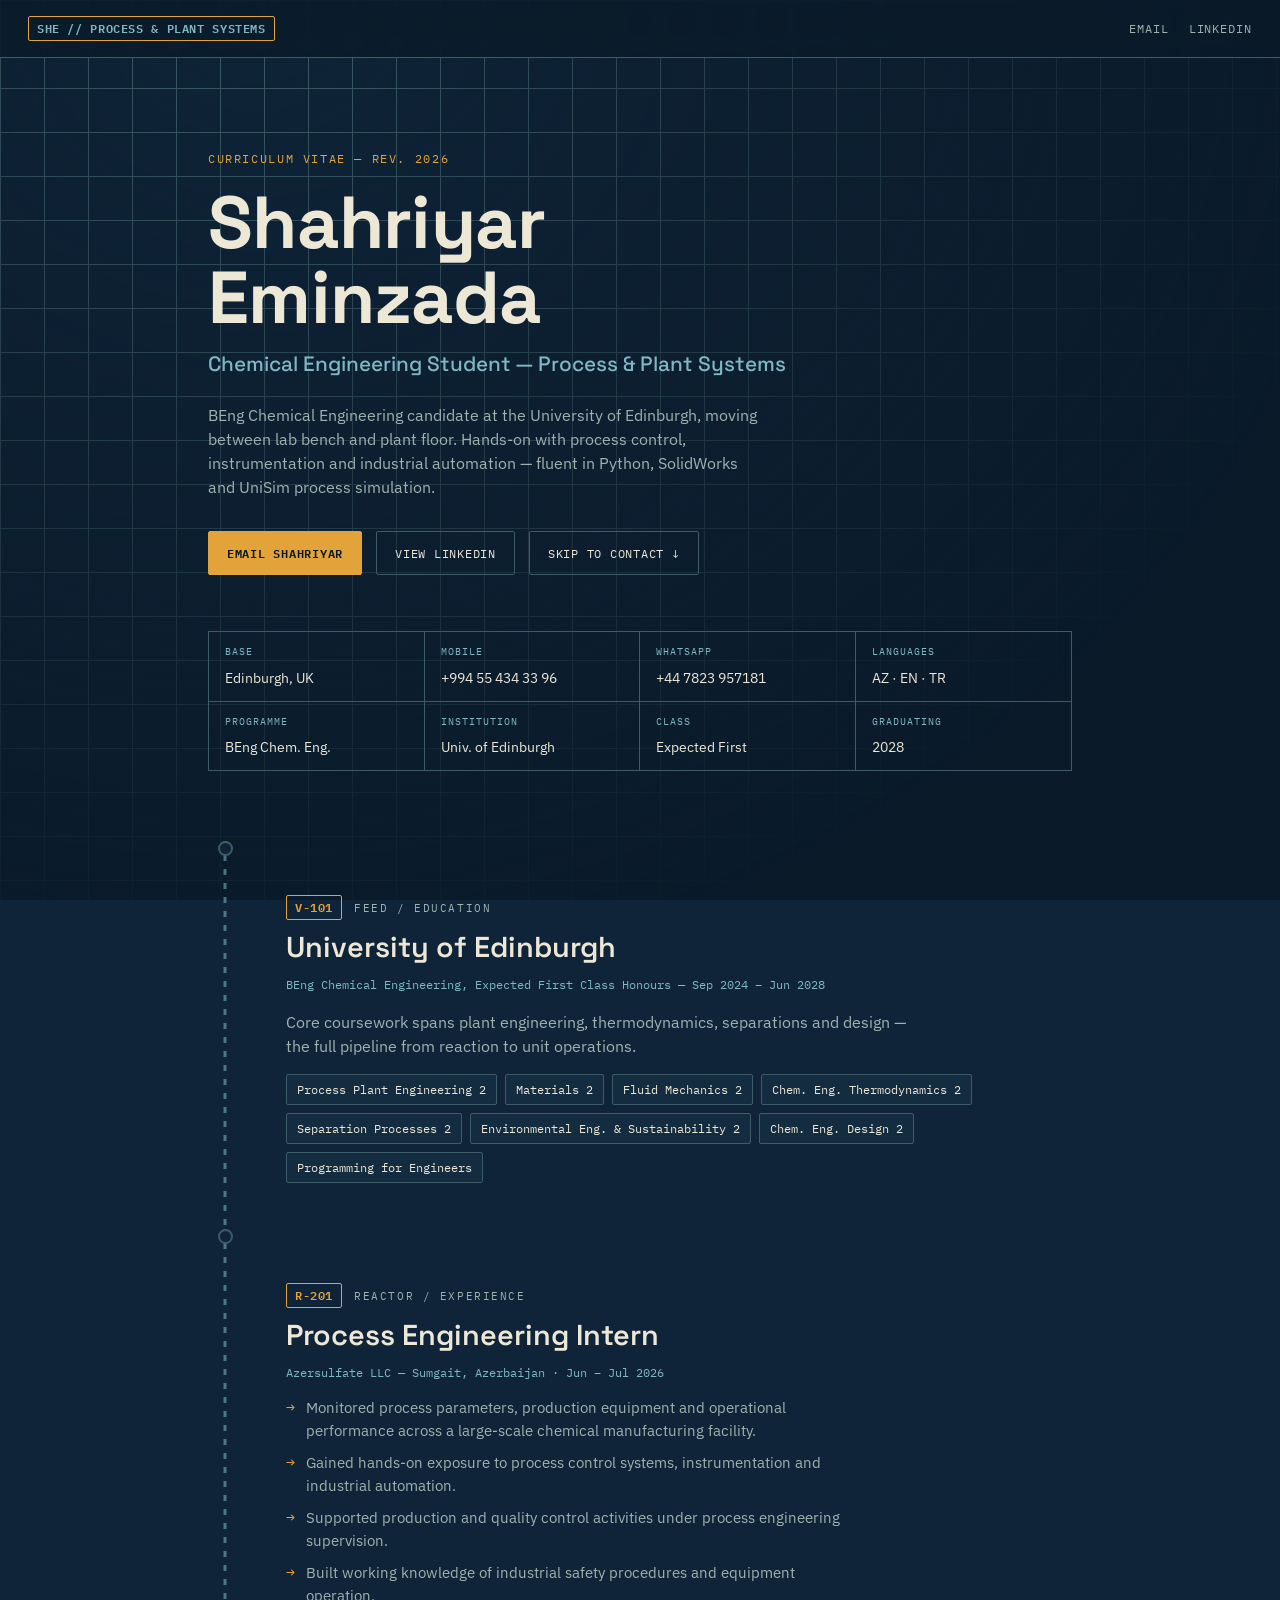
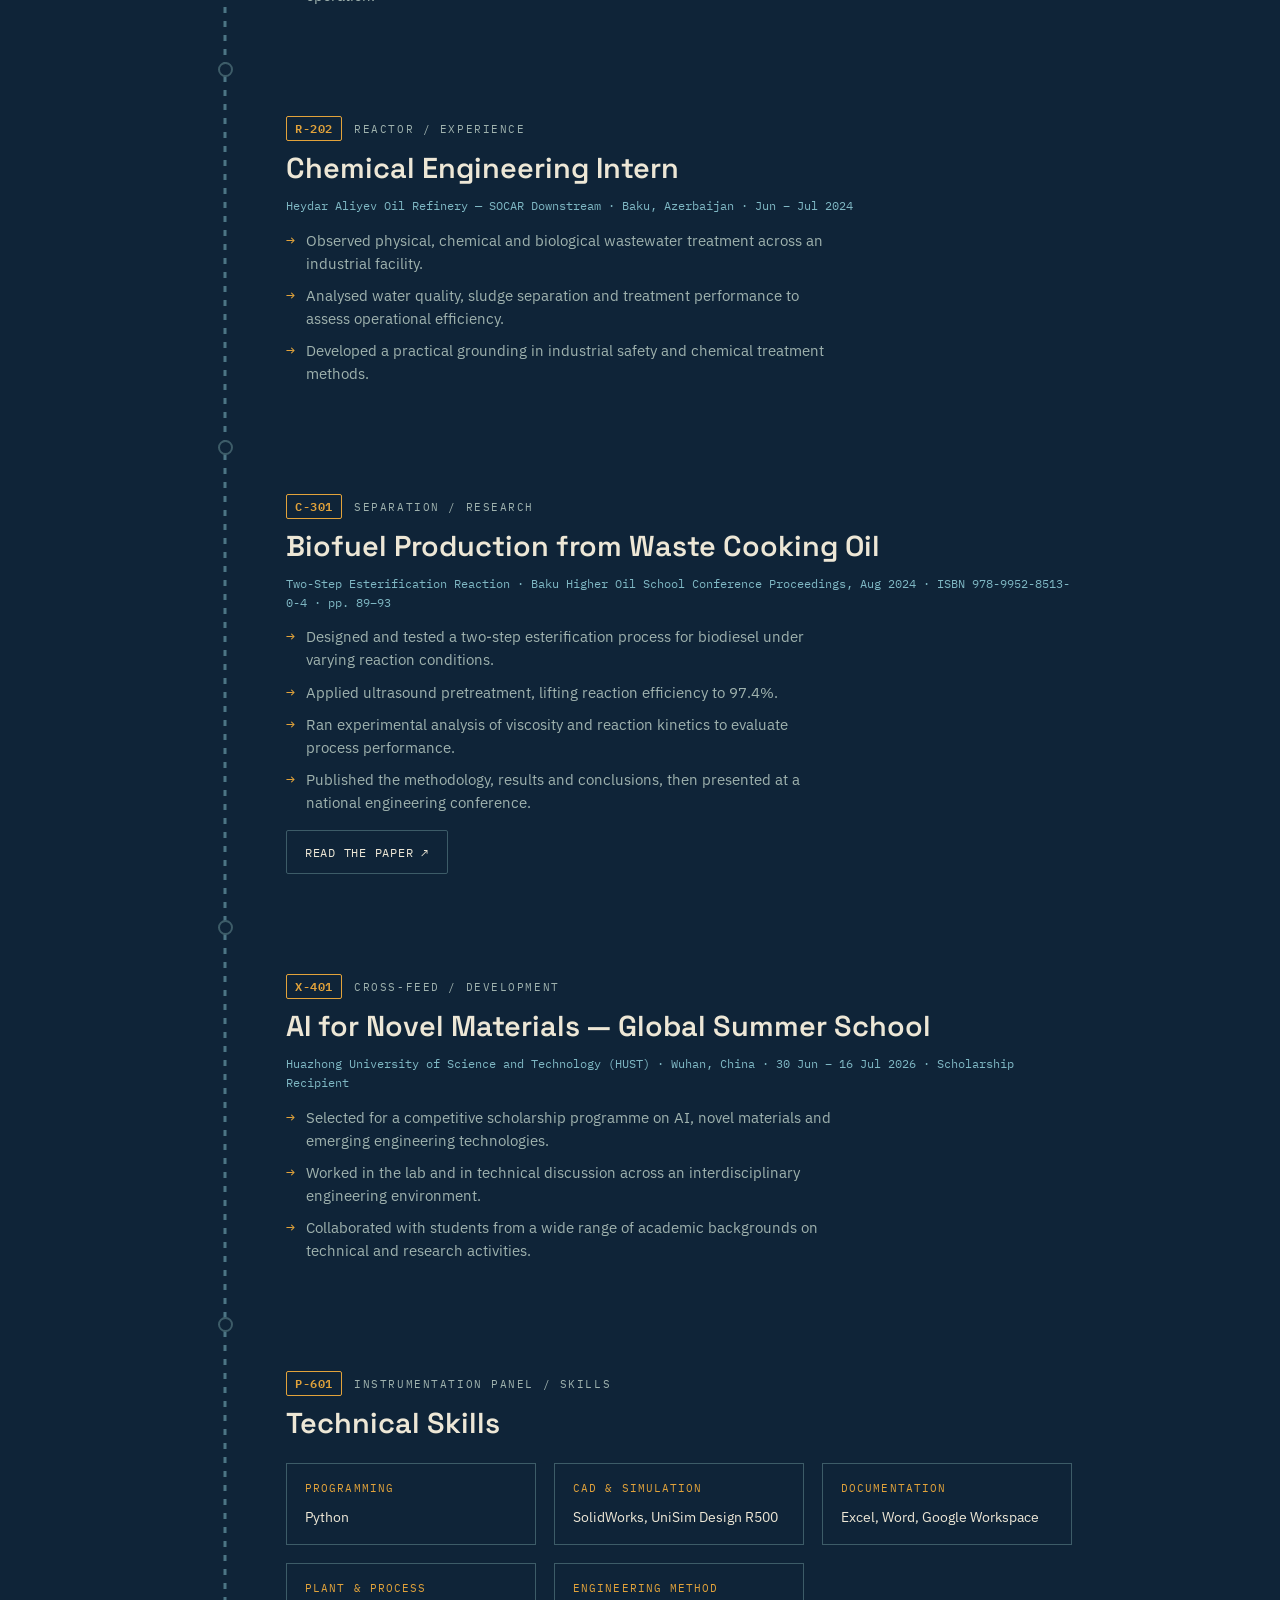
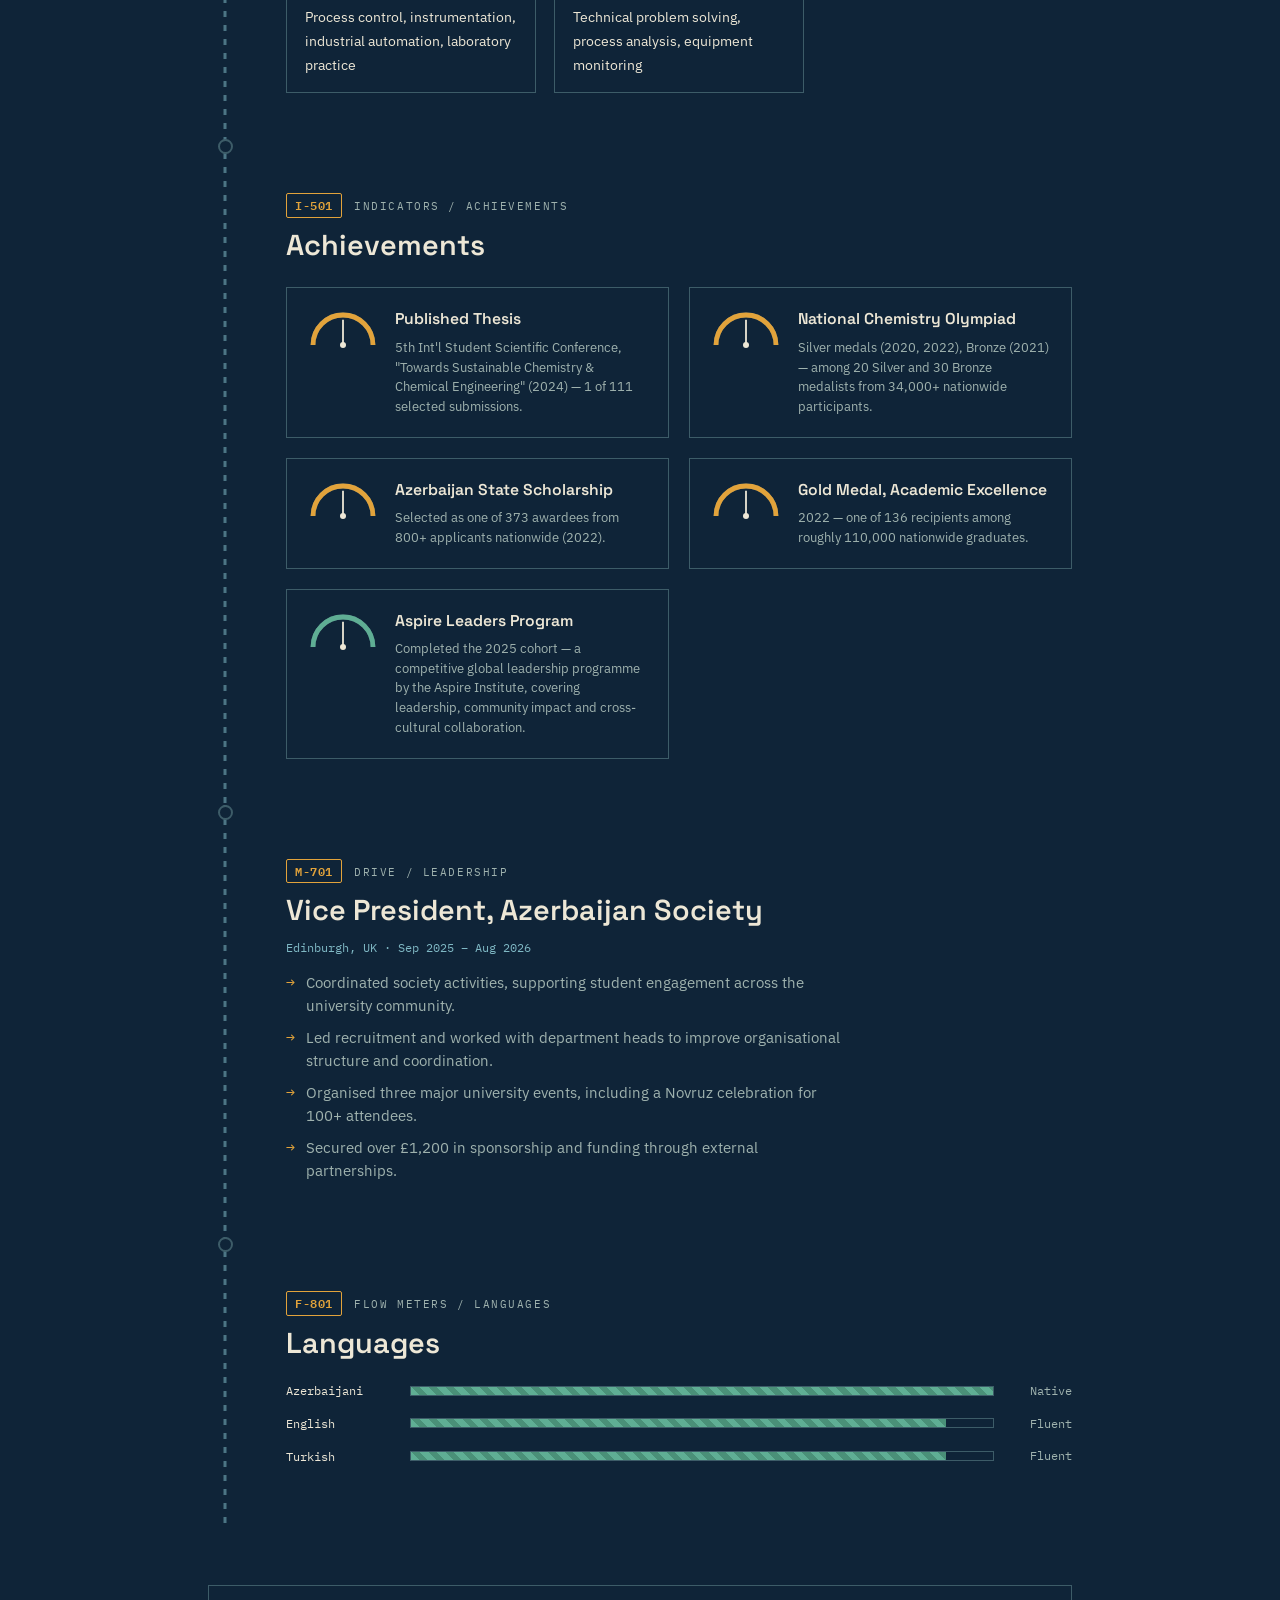
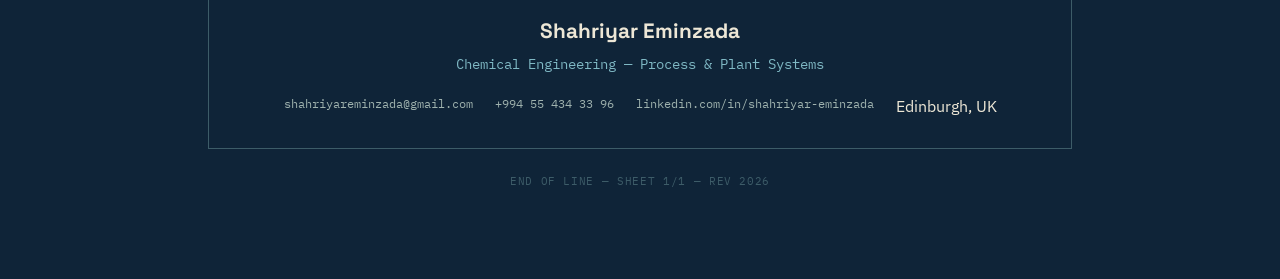
==== Shahriyar_Eminzada_resume_website.html @ 431497c3 "Add files via upload" ====
<!DOCTYPE html>
<html lang="en">
<head>
<meta charset="UTF-8">
<meta name="viewport" content="width=device-width, initial-scale=1.0">
<title>Shahriyar Eminzada — Chemical Engineering</title>
<link rel="preconnect" href="https://fonts.googleapis.com">
<link rel="preconnect" href="https://fonts.gstatic.com" crossorigin>
<link href="https://fonts.googleapis.com/css2?family=Space+Grotesk:wght@400;500;600;700&family=IBM+Plex+Sans:wght@400;500;600&family=IBM+Plex+Mono:wght@400;500;600&display=swap" rel="stylesheet">
<style>
:root{
  --ink-blue:#0f2438;
  --ink-blue-deep:#0a1a29;
  --line:#7fb8c4;
  --line-dim:#3d5c68;
  --paper:#ede7d6;
  --paper-dim:#dcd5c0;
  --hazard:#e2a33b;
  --steel:#9fb2ae;
  --ink:#0a1620;
  --good:#5fae94;
  --radius:2px;
}
*{box-sizing:border-box;margin:0;padding:0;}
html{scroll-behavior:smooth;}
body{
  background:var(--ink-blue);
  color:var(--paper);
  font-family:'IBM Plex Sans',sans-serif;
  font-size:16px;
  line-height:1.5;
  background-image:
    linear-gradient(var(--line-dim) 1px, transparent 1px),
    linear-gradient(90deg, var(--line-dim) 1px, transparent 1px);
  background-size:44px 44px;
  background-attachment:fixed;
  background-color:var(--ink-blue);
  position:relative;
}
body::before{
  content:"";
  position:fixed;
  inset:0;
  background:radial-gradient(ellipse at 20% 0%, rgba(15,36,56,0) 0%, var(--ink-blue-deep) 78%);
  pointer-events:none;
  z-index:0;
}
::selection{background:var(--hazard);color:var(--ink);}
a{color:inherit;}
:focus-visible{outline:2px solid var(--hazard);outline-offset:3px;}

.mono{font-family:'IBM Plex Mono',monospace;}
.eyebrow{
  font-family:'IBM Plex Mono',monospace;
  font-size:.72rem;
  letter-spacing:.14em;
  text-transform:uppercase;
  color:var(--hazard);
}

/* ============ TOP BAR ============ */
.topbar{
  position:fixed;top:0;left:0;right:0;z-index:50;
  display:flex;justify-content:space-between;align-items:center;
  padding:16px 28px;
  background:rgba(10,26,41,.82);
  backdrop-filter:blur(6px);
  border-bottom:1px solid var(--line-dim);
  font-family:'IBM Plex Mono',monospace;
  font-size:.72rem;
  letter-spacing:.08em;
}
.topbar .tag{color:var(--line);text-transform:uppercase;}
.topbar .links{display:flex;gap:20px;}
.topbar .links a{text-decoration:none;color:var(--steel);transition:color .2s;text-transform:uppercase;}
.topbar .links a:hover{color:var(--hazard);}

/* ============ LAYOUT / PIPE RAIL ============ */
.wrap{
  position:relative;z-index:1;
  max-width:920px;
  margin:0 auto;
  padding:0 28px;
}
.rail-col{
  display:grid;
  grid-template-columns:34px 1fr;
  gap:0 22px;
}
.rail{
  position:relative;
  display:flex;
  justify-content:center;
}
.rail::before{
  content:"";
  position:absolute;
  top:0;bottom:0;left:50%;
  width:3px;
  transform:translateX(-50%);
  background:repeating-linear-gradient(
    to bottom,
    var(--line) 0 6px,
    transparent 6px 14px
  );
  background-size:3px 28px;
  animation:flow 1.1s linear infinite;
  opacity:.55;
}
@keyframes flow{
  to{background-position:0 -28px;}
}
.node{
  position:sticky;
  top:120px;
  width:15px;height:15px;
  border-radius:50%;
  background:var(--ink-blue);
  border:2px solid var(--line-dim);
  transition:border-color .4s, box-shadow .4s, background .4s;
  z-index:2;
}
.unit.is-active .node{
  border-color:var(--hazard);
  background:var(--hazard);
  box-shadow:0 0 0 5px rgba(226,163,59,.18);
}

/* ============ HERO / TITLE BLOCK ============ */
.hero{
  position:relative;z-index:1;
  max-width:920px;
  margin:0 auto;
  padding:150px 28px 70px;
}
.hero .eyebrow{margin-bottom:18px;}
h1.name{
  font-family:'Space Grotesk',sans-serif;
  font-weight:700;
  font-size:clamp(2.4rem,6.4vw,4.6rem);
  line-height:1.02;
  letter-spacing:-.01em;
  color:var(--paper);
}
.hero .role{
  font-family:'Space Grotesk',sans-serif;
  font-size:clamp(1rem,2.4vw,1.3rem);
  color:var(--line);
  margin-top:14px;
  font-weight:500;
}
.hero .lede{
  max-width:56ch;
  margin-top:22px;
  color:var(--steel);
  font-size:1rem;
}
.hero-cta{
  margin-top:32px;
  display:flex;gap:14px;flex-wrap:wrap;
}
.btn{
  font-family:'IBM Plex Mono',monospace;
  font-size:.78rem;
  letter-spacing:.06em;
  text-transform:uppercase;
  text-decoration:none;
  padding:12px 18px;
  border-radius:var(--radius);
  border:1px solid var(--line-dim);
  color:var(--paper);
  transition:all .2s;
  display:inline-block;
}
.btn:hover{border-color:var(--hazard);color:var(--hazard);}
.btn.primary{background:var(--hazard);border-color:var(--hazard);color:var(--ink);font-weight:600;}
.btn.primary:hover{background:#f0b358;color:var(--ink);}

/* title block grid, like a real drawing stamp */
.titleblock{
  margin-top:56px;
  border:1px solid var(--line-dim);
  display:grid;
  grid-template-columns:repeat(4,1fr);
}
.titleblock .cell{
  padding:12px 16px;
  border-right:1px solid var(--line-dim);
  border-top:1px solid var(--line-dim);
}
.titleblock .cell:nth-child(4n){border-right:none;}
.titleblock .cell:nth-child(-n+4){border-top:none;}
.titleblock .cell .k{
  font-family:'IBM Plex Mono',monospace;
  font-size:.64rem;
  letter-spacing:.1em;
  text-transform:uppercase;
  color:var(--line);
  display:block;
  margin-bottom:5px;
}
.titleblock .cell .v{
  font-size:.86rem;
  color:var(--paper);
  word-break:break-word;
}

/* ============ UNITS (sections) ============ */
main{position:relative;z-index:1;}
.unit{
  padding:46px 0 46px 22px;
}
.unit-inner{padding-top:8px;}
.tag-row{
  display:flex;
  align-items:baseline;
  gap:12px;
  margin-bottom:6px;
}
.tag{
  font-family:'IBM Plex Mono',monospace;
  font-size:.78rem;
  font-weight:600;
  letter-spacing:.05em;
  color:var(--hazard);
  border:1px solid var(--hazard);
  padding:2px 8px;
  border-radius:var(--radius);
}
.unit-label{
  font-family:'IBM Plex Mono',monospace;
  font-size:.7rem;
  letter-spacing:.14em;
  text-transform:uppercase;
  color:var(--steel);
}
h2.unit-title{
  font-family:'Space Grotesk',sans-serif;
  font-weight:600;
  font-size:clamp(1.35rem,3vw,1.8rem);
  color:var(--paper);
  margin-top:6px;
}
.unit-meta{
  font-family:'IBM Plex Mono',monospace;
  font-size:.78rem;
  color:var(--line);
  margin-top:6px;
}
.unit-body{
  margin-top:16px;
  color:var(--steel);
  max-width:64ch;
}
.unit-body p{margin-bottom:10px;}
ul.stream{
  margin-top:14px;
  list-style:none;
}
ul.stream li{
  position:relative;
  padding-left:20px;
  margin-bottom:9px;
  color:var(--steel);
  font-size:.96rem;
  max-width:62ch;
}
ul.stream li::before{
  content:"→";
  position:absolute;left:0;top:0;
  color:var(--hazard);
  font-family:'IBM Plex Mono',monospace;
}

/* chip clusters (education modules, skills) */
.chips{display:flex;flex-wrap:wrap;gap:8px;margin-top:16px;}
.chip{
  font-family:'IBM Plex Mono',monospace;
  font-size:.72rem;
  padding:6px 10px;
  border:1px solid var(--line-dim);
  border-radius:var(--radius);
  color:var(--paper);
  background:rgba(127,184,196,.05);
}

/* two-panel reactor cards for experience */
.reactor-grid{display:grid;gap:22px;}
.card{
  border:1px solid var(--line-dim);
  border-left:3px solid var(--line-dim);
  padding:20px 22px;
  background:rgba(237,231,214,.02);
  transition:border-color .3s, background .3s;
}
.card:hover{border-left-color:var(--hazard);background:rgba(237,231,214,.045);}

/* skills panel */
.panel-grid{
  display:grid;
  grid-template-columns:repeat(auto-fit,minmax(220px,1fr));
  gap:18px;
  margin-top:18px;
}
.panel-item{
  border:1px solid var(--line-dim);
  padding:16px 18px;
}
.panel-item .k{
  font-family:'IBM Plex Mono',monospace;
  font-size:.68rem;
  letter-spacing:.1em;
  text-transform:uppercase;
  color:var(--hazard);
  display:block;
  margin-bottom:8px;
}
.panel-item .v{font-size:.9rem;color:var(--paper);}

/* gauges */
.gauge-grid{
  display:grid;
  grid-template-columns:repeat(auto-fit,minmax(260px,1fr));
  gap:20px;
  margin-top:20px;
}
.gauge-card{
  border:1px solid var(--line-dim);
  padding:20px;
  display:flex;
  gap:16px;
  align-items:flex-start;
}
.gauge-card svg{flex-shrink:0;}
.gauge-txt h3{
  font-family:'Space Grotesk',sans-serif;
  font-size:.98rem;
  color:var(--paper);
  font-weight:600;
  margin-bottom:6px;
}
.gauge-txt p{
  font-size:.82rem;
  color:var(--steel);
}
.gauge-needle{transform-origin:60px 60px;transition:transform 1.2s cubic-bezier(.2,.9,.25,1);}

/* languages flow meters */
.meter{margin-top:16px;}
.meter-row{display:flex;align-items:center;gap:14px;margin-bottom:14px;}
.meter-label{
  font-family:'IBM Plex Mono',monospace;
  font-size:.78rem;
  width:110px;
  flex-shrink:0;
  color:var(--paper);
}
.meter-track{
  flex:1;
  height:10px;
  border:1px solid var(--line-dim);
  position:relative;
  overflow:hidden;
}
.meter-fill{
  height:100%;
  background:repeating-linear-gradient(45deg, var(--good) 0 6px, #4a9078 6px 12px);
  width:0;
  transition:width 1.4s cubic-bezier(.2,.9,.25,1);
}
.meter-pct{
  font-family:'IBM Plex Mono',monospace;
  font-size:.72rem;
  color:var(--steel);
  width:64px;
  text-align:right;
}

/* footer nameplate */
footer{
  position:relative;z-index:1;
  max-width:920px;margin:0 auto;
  padding:60px 28px 90px;
}
.nameplate{
  border:1px solid var(--line-dim);
  padding:30px;
  text-align:center;
}
.nameplate h3{
  font-family:'Space Grotesk',sans-serif;
  font-size:1.3rem;
  color:var(--paper);
  margin-bottom:6px;
}
.nameplate .role{color:var(--line);font-size:.85rem;margin-bottom:20px;font-family:'IBM Plex Mono',monospace;}
.nameplate .contacts{display:flex;justify-content:center;gap:22px;flex-wrap:wrap;}
.nameplate .contacts a{
  font-family:'IBM Plex Mono',monospace;
  font-size:.78rem;
  text-decoration:none;
  color:var(--steel);
  border-bottom:1px solid transparent;
  transition:color .2s, border-color .2s;
}
.nameplate .contacts a:hover{color:var(--hazard);border-color:var(--hazard);}
.foot-note{
  text-align:center;
  margin-top:24px;
  font-family:'IBM Plex Mono',monospace;
  font-size:.68rem;
  letter-spacing:.06em;
  color:var(--line-dim);
}

/* ============ RESPONSIVE ============ */
@media (max-width:760px){
  .rail-col{grid-template-columns:20px 1fr;gap:0 14px;}
  .node{width:11px;height:11px;top:90px;}
  .titleblock{grid-template-columns:repeat(2,1fr);}
  .titleblock .cell:nth-child(4n){border-right:1px solid var(--line-dim);}
  .titleblock .cell:nth-child(2n){border-right:none;}
  .titleblock .cell:nth-child(-n+2){border-top:none;}
  .titleblock .cell:nth-child(3),.titleblock .cell:nth-child(4){border-top:1px solid var(--line-dim);}
  .hero{padding-top:130px;}
  .gauge-card{flex-direction:column;align-items:center;text-align:center;}
}
@media (max-width:480px){
  .topbar{padding:12px 16px;font-size:.62rem;}
  .topbar .links{gap:12px;}
  .hero,.wrap,footer{padding-left:16px;padding-right:16px;}
}

@media (prefers-reduced-motion:reduce){
  html{scroll-behavior:auto;}
  .rail::before{animation:none;}
  .meter-fill,.gauge-needle{transition:none;}
}
</style>
</head>
<body>

<div class="topbar">
  <span class="tag">SHE // Process &amp; Plant Systems</span>
  <div class="links">
    <a href="mailto:shahriyareminzada@gmail.com">Email</a>
    <a href="https://linkedin.com/in/shahriyar-eminzada-225a10250" target="_blank" rel="noopener">LinkedIn</a>
  </div>
</div>

<header class="hero">
  <div class="eyebrow">Curriculum Vitae — Rev. 2026</div>
  <h1 class="name">Shahriyar<br>Eminzada</h1>
  <div class="role">Chemical Engineering Student — Process &amp; Plant Systems</div>
  <p class="lede">BEng Chemical Engineering candidate at the University of Edinburgh, moving between lab bench and plant floor. Hands-on with process control, instrumentation and industrial automation — fluent in Python, SolidWorks and UniSim process simulation.</p>
  <div class="hero-cta">
    <a class="btn primary" href="mailto:shahriyareminzada@gmail.com">Email Shahriyar</a>
    <a class="btn" href="https://linkedin.com/in/shahriyar-eminzada-225a10250" target="_blank" rel="noopener">View LinkedIn</a>
    <a class="btn" href="#F-801">Skip to contact ↓</a>
  </div>

  <div class="titleblock">
    <div class="cell"><span class="k">Base</span><span class="v">Edinburgh, UK</span></div>
    <div class="cell"><span class="k">Mobile</span><span class="v">+994 55 434 33 96</span></div>
    <div class="cell"><span class="k">WhatsApp</span><span class="v">+44 7823 957181</span></div>
    <div class="cell"><span class="k">Languages</span><span class="v">AZ · EN · TR</span></div>
    <div class="cell"><span class="k">Programme</span><span class="v">BEng Chem. Eng.</span></div>
    <div class="cell"><span class="k">Institution</span><span class="v">Univ. of Edinburgh</span></div>
    <div class="cell"><span class="k">Class</span><span class="v">Expected First</span></div>
    <div class="cell"><span class="k">Graduating</span><span class="v">2028</span></div>
  </div>
</header>

<main>
<div class="wrap rail-col">
  <div class="rail"><div class="node"></div></div>
  <div class="unit-outer">
  <section class="unit" id="V-101" data-unit>
    <div class="unit-inner">
      <div class="tag-row"><span class="tag">V-101</span><span class="unit-label">Feed / Education</span></div>
      <h2 class="unit-title">University of Edinburgh</h2>
      <div class="unit-meta">BEng Chemical Engineering, Expected First Class Honours — Sep 2024 – Jun 2028</div>
      <div class="unit-body"><p>Core coursework spans plant engineering, thermodynamics, separations and design — the full pipeline from reaction to unit operations.</p></div>
      <div class="chips">
        <span class="chip">Process Plant Engineering 2</span>
        <span class="chip">Materials 2</span>
        <span class="chip">Fluid Mechanics 2</span>
        <span class="chip">Chem. Eng. Thermodynamics 2</span>
        <span class="chip">Separation Processes 2</span>
        <span class="chip">Environmental Eng. &amp; Sustainability 2</span>
        <span class="chip">Chem. Eng. Design 2</span>
        <span class="chip">Programming for Engineers</span>
      </div>
    </div>
  </section>
  </div>
</div>

<div class="wrap rail-col">
  <div class="rail"><div class="node"></div></div>
  <div class="unit-outer">
  <section class="unit" id="R-201" data-unit>
    <div class="unit-inner">
      <div class="tag-row"><span class="tag">R-201</span><span class="unit-label">Reactor / Experience</span></div>
      <h2 class="unit-title">Process Engineering Intern</h2>
      <div class="unit-meta">Azersulfate LLC — Sumgait, Azerbaijan · Jun – Jul 2026</div>
      <ul class="stream">
        <li>Monitored process parameters, production equipment and operational performance across a large-scale chemical manufacturing facility.</li>
        <li>Gained hands-on exposure to process control systems, instrumentation and industrial automation.</li>
        <li>Supported production and quality control activities under process engineering supervision.</li>
        <li>Built working knowledge of industrial safety procedures and equipment operation.</li>
      </ul>
    </div>
  </section>
  </div>
</div>

<div class="wrap rail-col">
  <div class="rail"><div class="node"></div></div>
  <div class="unit-outer">
  <section class="unit" id="R-202" data-unit>
    <div class="unit-inner">
      <div class="tag-row"><span class="tag">R-202</span><span class="unit-label">Reactor / Experience</span></div>
      <h2 class="unit-title">Chemical Engineering Intern</h2>
      <div class="unit-meta">Heydar Aliyev Oil Refinery — SOCAR Downstream · Baku, Azerbaijan · Jun – Jul 2024</div>
      <ul class="stream">
        <li>Observed physical, chemical and biological wastewater treatment across an industrial facility.</li>
        <li>Analysed water quality, sludge separation and treatment performance to assess operational efficiency.</li>
        <li>Developed a practical grounding in industrial safety and chemical treatment methods.</li>
      </ul>
    </div>
  </section>
  </div>
</div>

<div class="wrap rail-col">
  <div class="rail"><div class="node"></div></div>
  <div class="unit-outer">
  <section class="unit" id="C-301" data-unit>
    <div class="unit-inner">
      <div class="tag-row"><span class="tag">C-301</span><span class="unit-label">Separation / Research</span></div>
      <h2 class="unit-title">Biofuel Production from Waste Cooking Oil</h2>
      <div class="unit-meta">Two-Step Esterification Reaction · Baku Higher Oil School Conference Proceedings, Aug 2024 · ISBN 978-9952-8513-0-4 · pp. 89–93</div>
      <ul class="stream">
        <li>Designed and tested a two-step esterification process for biodiesel under varying reaction conditions.</li>
        <li>Applied ultrasound pretreatment, lifting reaction efficiency to 97.4%.</li>
        <li>Ran experimental analysis of viscosity and reaction kinetics to evaluate process performance.</li>
        <li>Published the methodology, results and conclusions, then presented at a national engineering conference.</li>
      </ul>
      <div style="margin-top:16px;">
        <a class="btn" href="https://bhos.edu.az/kcfinder/upload/files/BHOS_Conference_Thesis_2024_17x24sm_for_web.pdf" target="_blank" rel="noopener">Read the paper ↗</a>
      </div>
    </div>
  </section>
  </div>
</div>

<div class="wrap rail-col">
  <div class="rail"><div class="node"></div></div>
  <div class="unit-outer">
  <section class="unit" id="X-401" data-unit>
    <div class="unit-inner">
      <div class="tag-row"><span class="tag">X-401</span><span class="unit-label">Cross-Feed / Development</span></div>
      <h2 class="unit-title">AI for Novel Materials — Global Summer School</h2>
      <div class="unit-meta">Huazhong University of Science and Technology (HUST) · Wuhan, China · 30 Jun – 16 Jul 2026 · Scholarship Recipient</div>
      <ul class="stream">
        <li>Selected for a competitive scholarship programme on AI, novel materials and emerging engineering technologies.</li>
        <li>Worked in the lab and in technical discussion across an interdisciplinary engineering environment.</li>
        <li>Collaborated with students from a wide range of academic backgrounds on technical and research activities.</li>
      </ul>
    </div>
  </section>
  </div>
</div>

<div class="wrap rail-col">
  <div class="rail"><div class="node"></div></div>
  <div class="unit-outer">
  <section class="unit" id="P-601" data-unit>
    <div class="unit-inner">
      <div class="tag-row"><span class="tag">P-601</span><span class="unit-label">Instrumentation Panel / Skills</span></div>
      <h2 class="unit-title">Technical Skills</h2>
      <div class="panel-grid">
        <div class="panel-item"><span class="k">Programming</span><span class="v">Python</span></div>
        <div class="panel-item"><span class="k">CAD &amp; Simulation</span><span class="v">SolidWorks, UniSim Design R500</span></div>
        <div class="panel-item"><span class="k">Documentation</span><span class="v">Excel, Word, Google Workspace</span></div>
        <div class="panel-item"><span class="k">Plant &amp; Process</span><span class="v">Process control, instrumentation, industrial automation, laboratory practice</span></div>
        <div class="panel-item"><span class="k">Engineering Method</span><span class="v">Technical problem solving, process analysis, equipment monitoring</span></div>
      </div>
    </div>
  </section>
  </div>
</div>

<div class="wrap rail-col">
  <div class="rail"><div class="node"></div></div>
  <div class="unit-outer">
  <section class="unit" id="I-501" data-unit>
    <div class="unit-inner">
      <div class="tag-row"><span class="tag">I-501</span><span class="unit-label">Indicators / Achievements</span></div>
      <h2 class="unit-title">Achievements</h2>
      <div class="gauge-grid">

        <div class="gauge-card">
          <svg width="72" height="44" viewBox="0 0 120 70">
            <path d="M10,60 A50,50 0 0,1 110,60" fill="none" stroke="#3d5c68" stroke-width="8"/>
            <path d="M10,60 A50,50 0 0,1 110,60" fill="none" stroke="#e2a33b" stroke-width="8" stroke-dasharray="157" stroke-dashoffset="0" data-fill="0"/>
            <line class="gauge-needle" x1="60" y1="60" x2="60" y2="18" stroke="#ede7d6" stroke-width="3" data-rotate="-82"/>
            <circle cx="60" cy="60" r="5" fill="#ede7d6"/>
          </svg>
          <div class="gauge-txt">
            <h3>Published Thesis</h3>
            <p>5th Int'l Student Scientific Conference, "Towards Sustainable Chemistry &amp; Chemical Engineering" (2024) — 1 of 111 selected submissions.</p>
          </div>
        </div>

        <div class="gauge-card">
          <svg width="72" height="44" viewBox="0 0 120 70">
            <path d="M10,60 A50,50 0 0,1 110,60" fill="none" stroke="#3d5c68" stroke-width="8"/>
            <path d="M10,60 A50,50 0 0,1 110,60" fill="none" stroke="#e2a33b" stroke-width="8"/>
            <line class="gauge-needle" x1="60" y1="60" x2="60" y2="18" stroke="#ede7d6" stroke-width="3" data-rotate="-86"/>
            <circle cx="60" cy="60" r="5" fill="#ede7d6"/>
          </svg>
          <div class="gauge-txt">
            <h3>National Chemistry Olympiad</h3>
            <p>Silver medals (2020, 2022), Bronze (2021) — among 20 Silver and 30 Bronze medalists from 34,000+ nationwide participants.</p>
          </div>
        </div>

        <div class="gauge-card">
          <svg width="72" height="44" viewBox="0 0 120 70">
            <path d="M10,60 A50,50 0 0,1 110,60" fill="none" stroke="#3d5c68" stroke-width="8"/>
            <path d="M10,60 A50,50 0 0,1 110,60" fill="none" stroke="#e2a33b" stroke-width="8"/>
            <line class="gauge-needle" x1="60" y1="60" x2="60" y2="18" stroke="#ede7d6" stroke-width="3" data-rotate="-6"/>
            <circle cx="60" cy="60" r="5" fill="#ede7d6"/>
          </svg>
          <div class="gauge-txt">
            <h3>Azerbaijan State Scholarship</h3>
            <p>Selected as one of 373 awardees from 800+ applicants nationwide (2022).</p>
          </div>
        </div>

        <div class="gauge-card">
          <svg width="72" height="44" viewBox="0 0 120 70">
            <path d="M10,60 A50,50 0 0,1 110,60" fill="none" stroke="#3d5c68" stroke-width="8"/>
            <path d="M10,60 A50,50 0 0,1 110,60" fill="none" stroke="#e2a33b" stroke-width="8"/>
            <line class="gauge-needle" x1="60" y1="60" x2="60" y2="18" stroke="#ede7d6" stroke-width="3" data-rotate="-88"/>
            <circle cx="60" cy="60" r="5" fill="#ede7d6"/>
          </svg>
          <div class="gauge-txt">
            <h3>Gold Medal, Academic Excellence</h3>
            <p>2022 — one of 136 recipients among roughly 110,000 nationwide graduates.</p>
          </div>
        </div>

        <div class="gauge-card">
          <svg width="72" height="44" viewBox="0 0 120 70">
            <path d="M10,60 A50,50 0 0,1 110,60" fill="none" stroke="#3d5c68" stroke-width="8"/>
            <path d="M10,60 A50,50 0 0,1 110,60" fill="none" stroke="#5fae94" stroke-width="8"/>
            <line class="gauge-needle" x1="60" y1="60" x2="60" y2="18" stroke="#ede7d6" stroke-width="3" data-rotate="80"/>
            <circle cx="60" cy="60" r="5" fill="#ede7d6"/>
          </svg>
          <div class="gauge-txt">
            <h3>Aspire Leaders Program</h3>
            <p>Completed the 2025 cohort — a competitive global leadership programme by the Aspire Institute, covering leadership, community impact and cross-cultural collaboration.</p>
          </div>
        </div>

      </div>
    </div>
  </section>
  </div>
</div>

<div class="wrap rail-col">
  <div class="rail"><div class="node"></div></div>
  <div class="unit-outer">
  <section class="unit" id="M-701" data-unit>
    <div class="unit-inner">
      <div class="tag-row"><span class="tag">M-701</span><span class="unit-label">Drive / Leadership</span></div>
      <h2 class="unit-title">Vice President, Azerbaijan Society</h2>
      <div class="unit-meta">Edinburgh, UK · Sep 2025 – Aug 2026</div>
      <ul class="stream">
        <li>Coordinated society activities, supporting student engagement across the university community.</li>
        <li>Led recruitment and worked with department heads to improve organisational structure and coordination.</li>
        <li>Organised three major university events, including a Novruz celebration for 100+ attendees.</li>
        <li>Secured over £1,200 in sponsorship and funding through external partnerships.</li>
      </ul>
    </div>
  </section>
  </div>
</div>

<div class="wrap rail-col">
  <div class="rail"><div class="node"></div></div>
  <div class="unit-outer">
  <section class="unit" id="F-801" data-unit>
    <div class="unit-inner">
      <div class="tag-row"><span class="tag">F-801</span><span class="unit-label">Flow Meters / Languages</span></div>
      <h2 class="unit-title">Languages</h2>
      <div class="meter">
        <div class="meter-row">
          <span class="meter-label">Azerbaijani</span>
          <div class="meter-track"><div class="meter-fill" data-pct="100"></div></div>
          <span class="meter-pct">Native</span>
        </div>
        <div class="meter-row">
          <span class="meter-label">English</span>
          <div class="meter-track"><div class="meter-fill" data-pct="92"></div></div>
          <span class="meter-pct">Fluent</span>
        </div>
        <div class="meter-row">
          <span class="meter-label">Turkish</span>
          <div class="meter-track"><div class="meter-fill" data-pct="92"></div></div>
          <span class="meter-pct">Fluent</span>
        </div>
      </div>
    </div>
  </section>
  </div>
</div>

</main>

<footer>
  <div class="nameplate">
    <h3>Shahriyar Eminzada</h3>
    <div class="role">Chemical Engineering — Process &amp; Plant Systems</div>
    <div class="contacts">
      <a href="mailto:shahriyareminzada@gmail.com">shahriyareminzada@gmail.com</a>
      <a href="tel:+994554343396">+994 55 434 33 96</a>
      <a href="https://linkedin.com/in/shahriyar-eminzada-225a10250" target="_blank" rel="noopener">linkedin.com/in/shahriyar-eminzada</a>
      <span>Edinburgh, UK</span>
    </div>
  </div>
  <div class="foot-note">END OF LINE — SHEET 1/1 — REV 2026</div>
</footer>

<script>
// Activate rail nodes + fill flow meters + rotate gauge needles on scroll into view
const units = document.querySelectorAll('[data-unit]');
const meters = document.querySelectorAll('.meter-fill');
const gaugesInSection = {};

const io = new IntersectionObserver((entries)=>{
  entries.forEach(entry=>{
    if(entry.isIntersecting){
      entry.target.classList.add('is-active');
      const meterFills = entry.target.querySelectorAll('.meter-fill');
      meterFills.forEach(m=>{ m.style.width = m.dataset.pct + '%'; });
      const needles = entry.target.querySelectorAll('.gauge-needle');
      needles.forEach(n=>{ n.style.transform = 'rotate(' + n.dataset.rotate + 'deg)'; });
    } else {
      entry.target.classList.remove('is-active');
    }
  });
},{ rootMargin: '-35% 0px -35% 0px', threshold: 0 });

units.forEach(u=>io.observe(u));
</script>

</body>
</html>
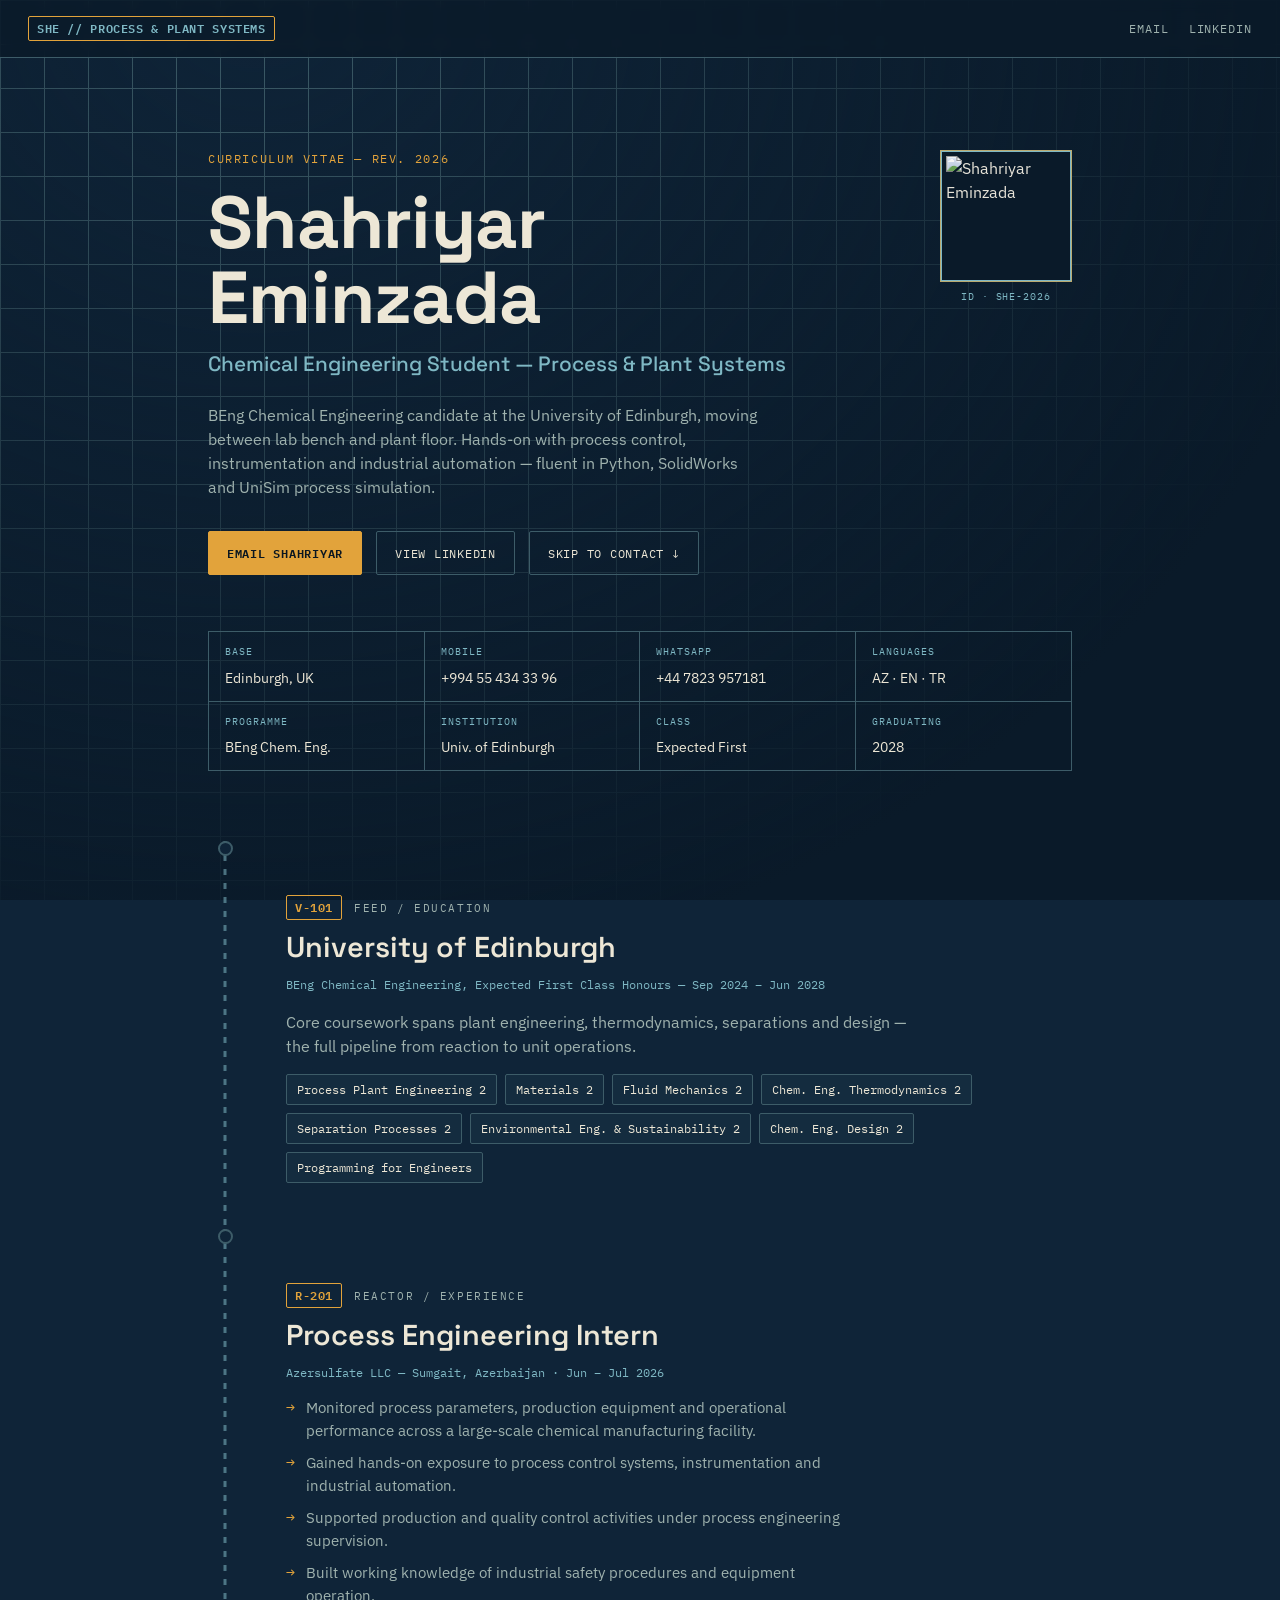
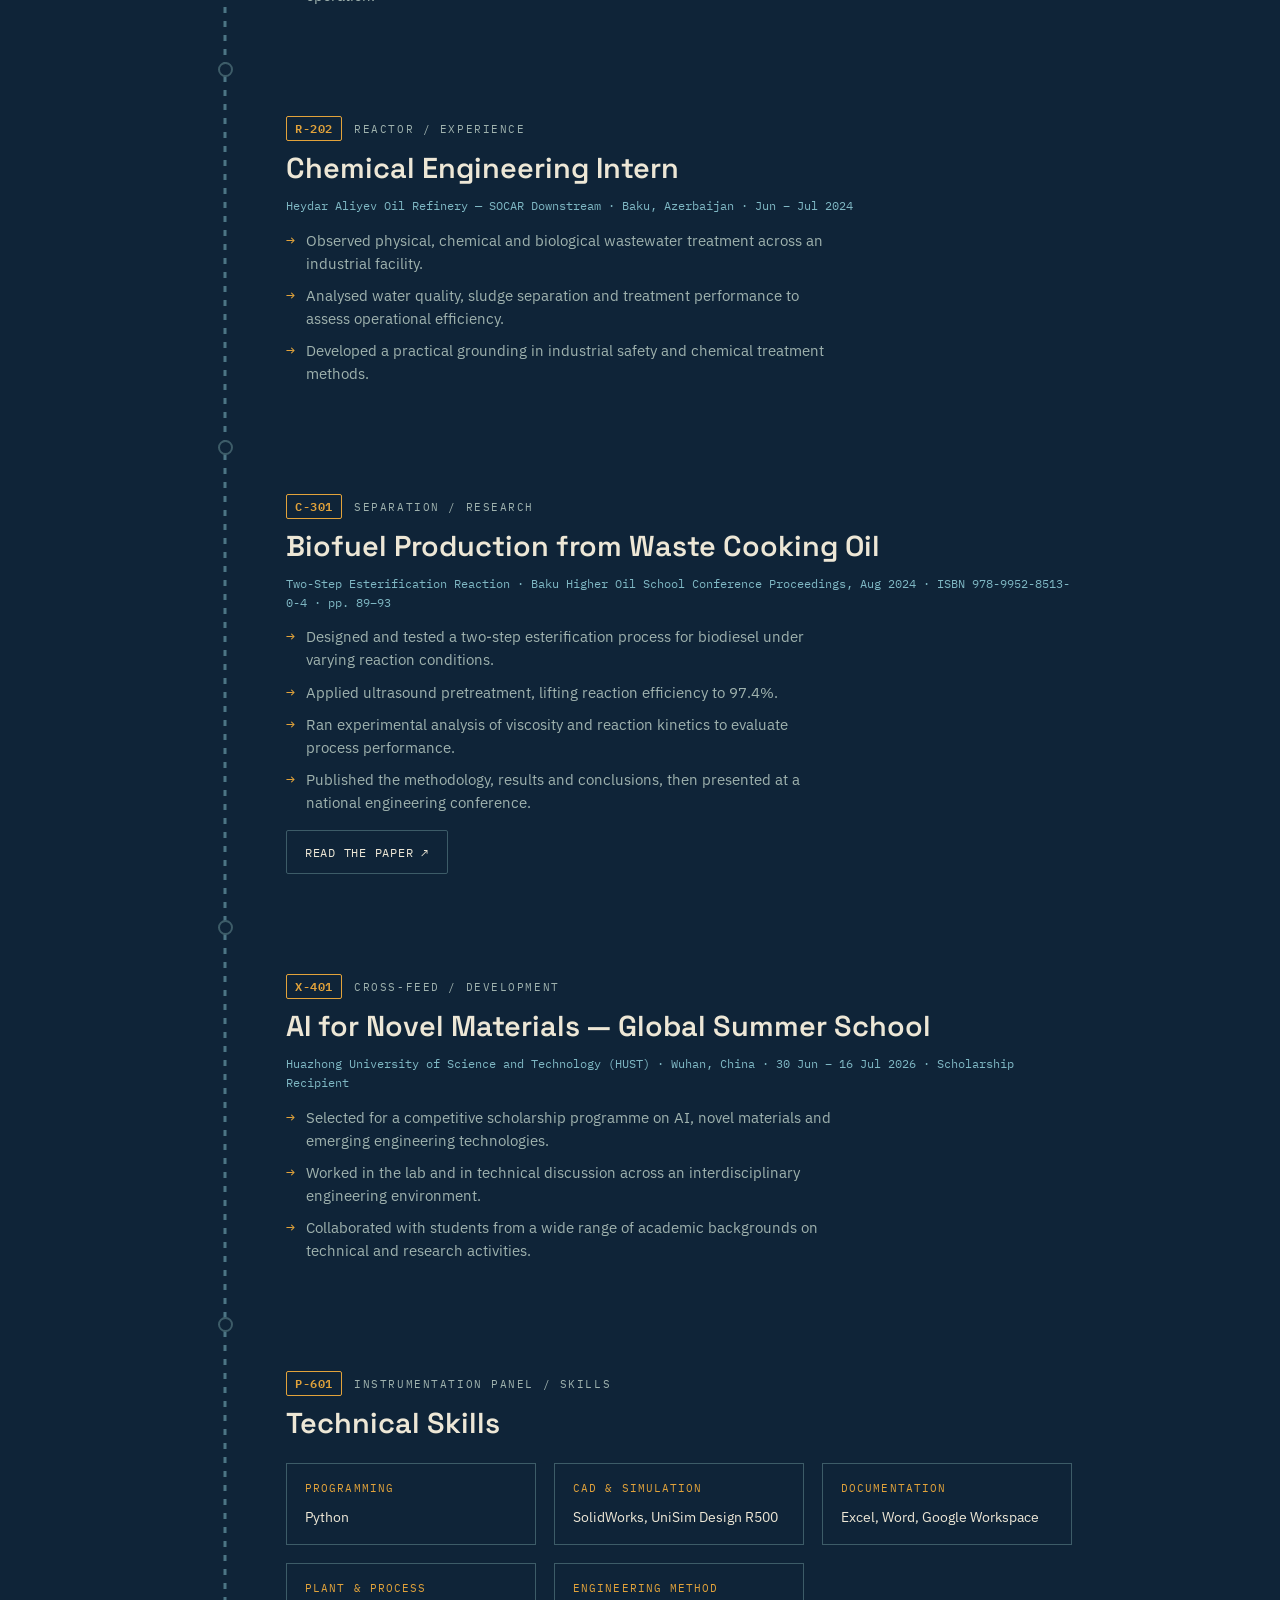
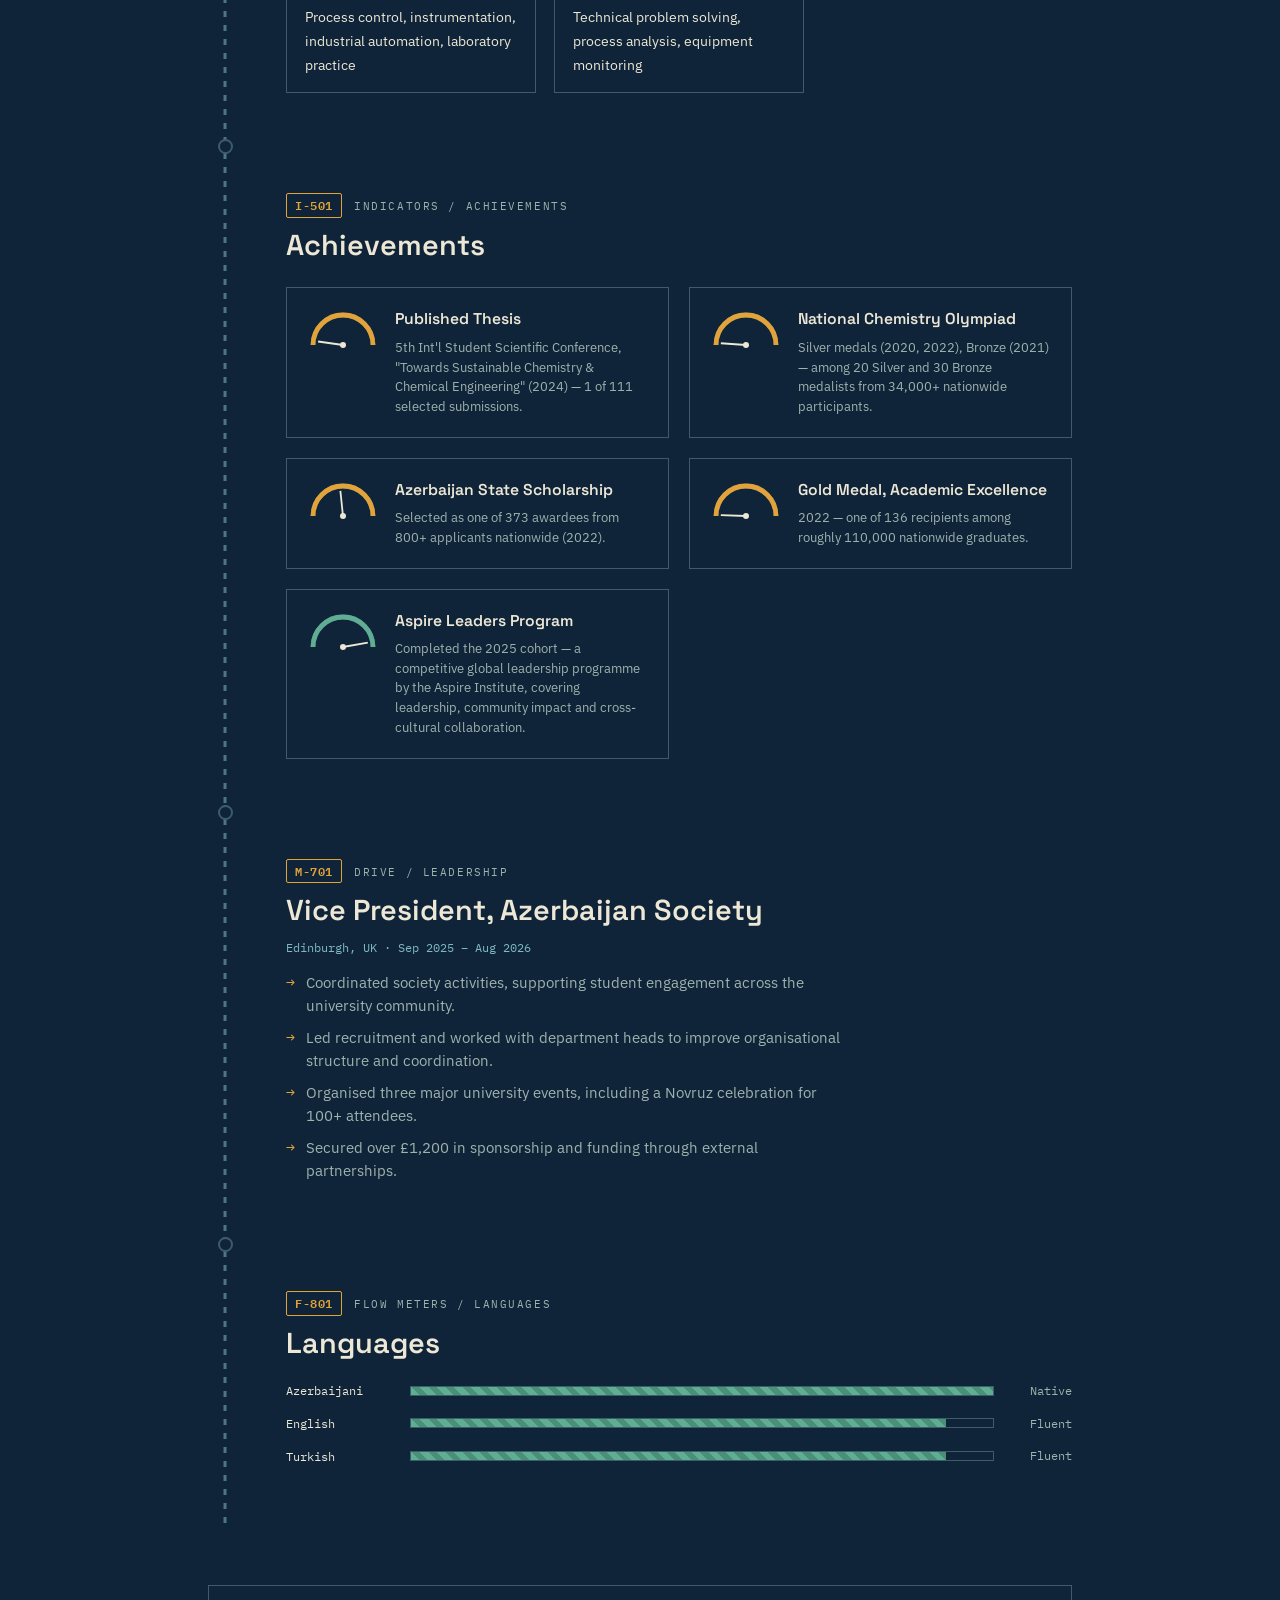
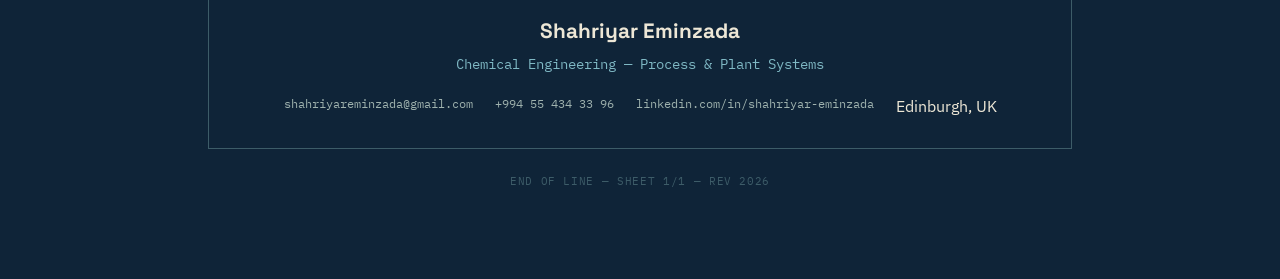
==== commit d506be42: "Add files via upload" ====
--- a/Shahriyar_Eminzada_resume_website.html
+++ b/Shahriyar_Eminzada_resume_website.html
@@ -176,6 +176,51 @@
 .btn.primary{background:var(--hazard);border-color:var(--hazard);color:var(--ink);font-weight:600;}
 .btn.primary:hover{background:#f0b358;color:var(--ink);}
 
+/* hero layout with badge photo */
+.hero-top{
+  display:flex;
+  gap:32px;
+  align-items:flex-start;
+  flex-wrap:wrap;
+}
+.hero-copy{flex:1;min-width:260px;}
+.badge{
+  flex-shrink:0;
+  width:132px;
+}
+.badge-photo{
+  width:132px;
+  height:132px;
+  border:2px solid var(--line);
+  padding:4px;
+  background:var(--ink-blue-deep);
+  position:relative;
+}
+.badge-photo img{
+  width:100%;
+  height:100%;
+  object-fit:cover;
+  display:block;
+  filter:grayscale(35%) contrast(1.05) brightness(.96);
+}
+.badge-photo::before{
+  content:"";
+  position:absolute;
+  top:-2px;left:-2px;right:-2px;bottom:-2px;
+  border:1px solid var(--hazard);
+  pointer-events:none;
+  opacity:.6;
+}
+.badge-cap{
+  font-family:'IBM Plex Mono',monospace;
+  font-size:.62rem;
+  letter-spacing:.1em;
+  text-transform:uppercase;
+  color:var(--line);
+  text-align:center;
+  margin-top:8px;
+}
+
 /* title block grid, like a real drawing stamp */
 .titleblock{
   margin-top:56px;
@@ -449,14 +494,24 @@
 </div>
 
 <header class="hero">
-  <div class="eyebrow">Curriculum Vitae — Rev. 2026</div>
-  <h1 class="name">Shahriyar<br>Eminzada</h1>
-  <div class="role">Chemical Engineering Student — Process &amp; Plant Systems</div>
-  <p class="lede">BEng Chemical Engineering candidate at the University of Edinburgh, moving between lab bench and plant floor. Hands-on with process control, instrumentation and industrial automation — fluent in Python, SolidWorks and UniSim process simulation.</p>
-  <div class="hero-cta">
-    <a class="btn primary" href="mailto:shahriyareminzada@gmail.com">Email Shahriyar</a>
-    <a class="btn" href="https://linkedin.com/in/shahriyar-eminzada-225a10250" target="_blank" rel="noopener">View LinkedIn</a>
-    <a class="btn" href="#F-801">Skip to contact ↓</a>
+  <div class="hero-top">
+    <div class="hero-copy">
+      <div class="eyebrow">Curriculum Vitae — Rev. 2026</div>
+      <h1 class="name">Shahriyar<br>Eminzada</h1>
+      <div class="role">Chemical Engineering Student — Process &amp; Plant Systems</div>
+      <p class="lede">BEng Chemical Engineering candidate at the University of Edinburgh, moving between lab bench and plant floor. Hands-on with process control, instrumentation and industrial automation — fluent in Python, SolidWorks and UniSim process simulation.</p>
+      <div class="hero-cta">
+        <a class="btn primary" href="mailto:shahriyareminzada@gmail.com">Email Shahriyar</a>
+        <a class="btn" href="https://linkedin.com/in/shahriyar-eminzada-225a10250" target="_blank" rel="noopener">View LinkedIn</a>
+        <a class="btn" href="#F-801">Skip to contact ↓</a>
+      </div>
+    </div>
+    <div class="badge">
+      <div class="badge-photo">
+        <img src="PASTE_YOUR_IMAGE_URL_OR_FILENAME_HERE" alt="Shahriyar Eminzada">
+      </div>
+      <div class="badge-cap">ID · SHE-2026</div>
+    </div>
   </div>
 
   <div class="titleblock">
